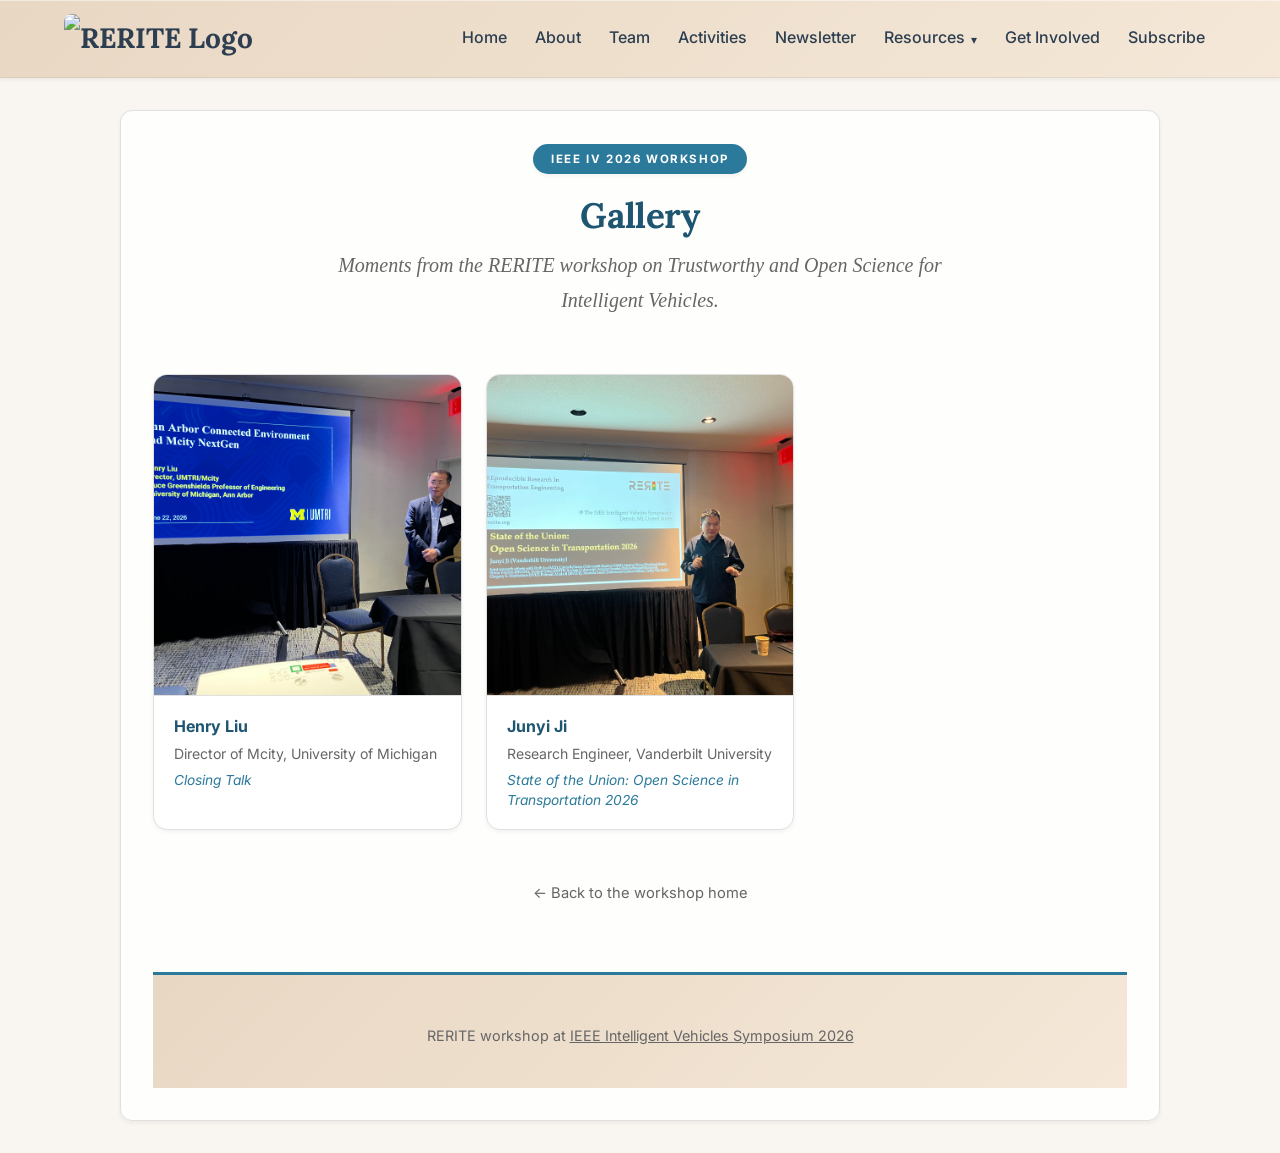
==== gallery.html @ 6c674bff "Update photo gallery" ====
<!DOCTYPE html>
<html lang="en">
<head>
  <meta charset="utf-8">
  <meta name="generator" content="quarto-1.8.26">
  <meta name="viewport" content="width=device-width, initial-scale=1.0, user-scalable=yes">

  <title>Gallery | Open Science for Intelligent Vehicles | IEEE IV 2026</title>
  <meta name="description" content="Photo gallery from the RERITE workshop on Trustworthy and Open Science for Intelligent Vehicles at IEEE IV 2026.">

  <!-- Open Graph / Facebook -->
  <meta property="og:type" content="website">
  <meta property="og:title" content="Gallery | Open Science for Intelligent Vehicles | IEEE IV 2026">
  <meta property="og:description" content="Photos from the RERITE workshop at IEEE IV 2026.">

  <!-- Twitter -->
  <meta property="twitter:card" content="summary_large_image">
  <meta property="twitter:title" content="Gallery | Open Science for Intelligent Vehicles | IEEE IV 2026">
  <meta property="twitter:description" content="Photos from the RERITE workshop at IEEE IV 2026.">

  <style>
    .content-container {
        max-width: 900px;
        margin: 0 auto;
        padding: 4rem 1.5rem;
    }

    .gallery-header {
        text-align: center;
        margin-bottom: 3.5rem;
    }

    .gallery-header .eyebrow {
        display: inline-block;
        background: var(--primary-color);
        color: #fff;
        padding: 5px 18px;
        border-radius: 30px;
        font-size: 0.72rem;
        font-weight: 700;
        text-transform: uppercase;
        letter-spacing: 1.6px;
        margin-bottom: 1.25rem;
        box-shadow: var(--shadow-sm);
    }

    .gallery-header h1 {
        font-size: 2.2rem;
        color: var(--primary-dark);
        margin-bottom: 0.6rem;
    }

    .gallery-header .subtitle {
        font-size: 1.25rem;
        font-family: 'Cormorant', serif;
        color: var(--text-light);
        font-style: italic;
        max-width: 620px;
        margin: 0 auto;
    }

    .gallery-grid {
        display: grid;
        grid-template-columns: repeat(auto-fill, minmax(280px, 1fr));
        gap: 1.5rem;
        margin: 2rem 0 3rem;
    }

    .gallery-item {
        background: #fff;
        border: 1px solid var(--border-color);
        border-radius: 14px;
        overflow: hidden;
        box-shadow: var(--shadow-sm);
        transition: var(--transition);
        margin: 0;
    }

    .gallery-item:hover {
        transform: translateY(-4px);
        box-shadow: var(--shadow-lg);
    }

    .gallery-item img {
        display: block;
        width: 100%;
        height: 320px;
        object-fit: cover;
        border-radius: 0;
        cursor: zoom-in;
    }

    .gallery-item figcaption {
        padding: 1rem 1.25rem 1.15rem;
        border-top: 1px solid var(--border-color);
    }

    .gallery-item .caption-title {
        display: block;
        font-weight: 700;
        color: var(--primary-dark);
        font-size: 1rem;
        margin-bottom: 0.2rem;
    }

    .gallery-item .caption-desc {
        display: block;
        color: var(--text-light);
        font-size: 0.88rem;
        line-height: 1.5;
    }

    .gallery-item .caption-talk {
        display: block;
        color: var(--primary-color);
        font-style: italic;
        font-size: 0.86rem;
        line-height: 1.45;
        margin-top: 0.4rem;
    }

    .lightbox-overlay {
        display: none;
        position: fixed;
        inset: 0;
        background: rgba(10, 12, 16, 0.97);
        z-index: 1000;
        align-items: center;
        justify-content: center;
        flex-direction: column;
        padding: 2rem;
        box-sizing: border-box;
    }

    .lightbox-overlay.active {
        display: flex;
    }

    .lightbox-figure {
        display: flex;
        flex-direction: column;
        align-items: center;
        width: min(92vw, 1100px);
    }

    .lightbox-frame {
        width: 100%;
        aspect-ratio: 16 / 9;
        max-height: 60vh;
        background: #000;
        border-radius: 8px 8px 0 0;
        overflow: hidden;
        display: flex;
        align-items: center;
        justify-content: center;
        box-shadow: var(--shadow-lg);
    }

    .lightbox-frame img {
        max-width: 100%;
        max-height: 100%;
        width: auto;
        height: auto;
        object-fit: contain;
        border-radius: 0;
        user-select: none;
    }

    .lightbox-caption {
        width: 100%;
        background: #fff;
        border-radius: 0 0 10px 10px;
        padding: 1.1rem 1.75rem 1.25rem;
        text-align: center;
        box-shadow: var(--shadow-lg);
    }

    .lightbox-caption .caption-title {
        display: block;
        font-weight: 700;
        color: var(--primary-dark);
        font-size: 1.15rem;
        margin-bottom: 0.3rem;
    }

    .lightbox-caption .caption-desc {
        display: block;
        color: var(--text-light);
        font-size: 0.95rem;
        line-height: 1.5;
    }

    .lightbox-caption .caption-talk {
        display: block;
        color: var(--primary-color);
        font-style: italic;
        font-size: 0.92rem;
        line-height: 1.5;
        margin-top: 0.5rem;
        padding-top: 0.5rem;
        border-top: 1px solid var(--border-color);
    }

    .lightbox-counter {
        margin-top: 1rem;
        color: rgba(255, 255, 255, 0.75);
        font-size: 0.85rem;
        font-weight: 600;
        letter-spacing: 0.04em;
    }

    .lightbox-close,
    .lightbox-nav {
        position: absolute;
        background: rgba(255, 255, 255, 0.12);
        border: none;
        color: #fff;
        cursor: pointer;
        border-radius: 50%;
        display: flex;
        align-items: center;
        justify-content: center;
        transition: var(--transition);
    }

    .lightbox-close:hover,
    .lightbox-nav:hover {
        background: rgba(255, 255, 255, 0.28);
    }

    .lightbox-close {
        top: 1.5rem;
        right: 1.5rem;
        width: 42px;
        height: 42px;
        font-size: 1.4rem;
    }

    .lightbox-nav {
        top: 50%;
        transform: translateY(-50%);
        width: 52px;
        height: 52px;
        font-size: 1.8rem;
    }

    .lightbox-prev { left: 1.5rem; }
    .lightbox-next { right: 1.5rem; }

    @media (max-width: 640px) {
        .lightbox-nav {
            width: 42px;
            height: 42px;
            font-size: 1.4rem;
        }
        .lightbox-prev { left: 0.5rem; }
        .lightbox-next { right: 0.5rem; }
        .lightbox-close {
            top: 0.75rem;
            right: 0.75rem;
        }
    }

    .back-link {
        text-align: center;
        margin-top: 1rem;
    }

    .back-link a {
        display: inline-block;
        color: var(--text-light);
        font-size: 0.92rem;
        text-decoration: none;
        transition: var(--transition);
    }

    .back-link a:hover { color: var(--primary-color); }

    footer {
        text-align: center;
        margin-top: 5rem;
        padding-top: 2rem;
        border-top: 1px solid var(--border-color);
        color: var(--text-light);
        font-size: 0.9rem;
    }
  </style>

  <link rel="stylesheet" href="styles.css">
</head>

<body>
<nav class="navbar">
  <div class="container">
    <a class="navbar-brand" href="/index.html" aria-label="Home">
      <img src="/images/logo_png.png" alt="RERITE Logo">
    </a>
    <button class="navbar-toggle" aria-label="Toggle navigation" aria-expanded="false">
      <span></span>
      <span></span>
      <span></span>
    </button>
    <ul class="navbar-nav">
      <li><a class="nav-link" href="/index.html">Home</a></li>
      <li><a class="nav-link" href="/about.html">About</a></li>
      <li><a class="nav-link" href="/team.html">Team</a></li>
      <li><a class="nav-link" href="/activities.html">Activities</a></li>
      <li><a class="nav-link" href="/newsletter.html">Newsletter</a></li>
      <li class="nav-item dropdown">
        <a class="nav-link dropdown-toggle" href="#" role="button" aria-haspopup="true" aria-expanded="false">Resources</a>
        <div class="dropdown-menu" role="menu">
          <div class="dropdown-container">
            <p class="dropdown-section-label">Collections</p>
            <a class="dropdown-item" href="./awesome-rerite.html">Open datasets and tools</a>
            <a class="dropdown-item" href="../MOST">Open science explorer</a>
            <a class="dropdown-item" href="../itsc24-rr-tutorial/">Tutorial (2024)</a>
          </div>
        </div>
      </li>
      <li><a class="nav-link" href="/getinvolved.html">Get Involved</a></li>
      <li><a class="nav-link" href="https://groups.google.com/g/rerite/">Subscribe</a></li>
    </ul>
  </div>
</nav>

<div class="content-container">

    <header class="gallery-header">
        <span class="eyebrow">IEEE IV 2026 Workshop</span>
        <h1>Gallery</h1>
        <div class="subtitle">Moments from the RERITE workshop on Trustworthy and Open Science for Intelligent Vehicles.</div>
    </header>

    <div class="gallery-grid" id="gallery-grid">
        <figure class="gallery-item">
            <img src="images/live-photos/henry.jpg" alt="Henry Liu" loading="lazy"
                 data-title="Henry Liu"
                 data-desc="Director of Mcity, University of Michigan"
                 data-talk="Closing Talk">
            <figcaption>
                <span class="caption-title">Henry Liu</span>
                <span class="caption-desc">Director of Mcity, University of Michigan</span>
                <span class="caption-talk">Closing Talk</span>
            </figcaption>
        </figure>
        <figure class="gallery-item">
            <img src="images/live-photos/junyi.jpg" alt="Junyi Ji" loading="lazy"
                 data-title="Junyi Ji"
                 data-desc="Research Engineer, Vanderbilt University"
                 data-talk="State of the Union: Open Science in Transportation 2026">
            <figcaption>
                <span class="caption-title">Junyi Ji</span>
                <span class="caption-desc">Research Engineer, Vanderbilt University</span>
                <span class="caption-talk">State of the Union: Open Science in Transportation 2026</span>
            </figcaption>
        </figure>
    </div>

    <div class="back-link">
        <a href="/index.html">&larr; Back to the workshop home</a>
    </div>

    <footer>
        <p>RERITE workshop at <a href="https://ieee-iv.org/2026/" target="_blank" style="color: inherit; text-decoration: underline;">IEEE Intelligent Vehicles Symposium 2026</a></p>
    </footer>
</div>

<div class="lightbox-overlay" id="lightbox-overlay">
    <button class="lightbox-close" id="lightbox-close" aria-label="Close">&times;</button>
    <button class="lightbox-nav lightbox-prev" id="lightbox-prev" aria-label="Previous photo">&#8249;</button>
    <div class="lightbox-figure">
        <div class="lightbox-frame">
            <img id="lightbox-image" src="" alt="">
        </div>
        <div class="lightbox-caption">
            <span class="caption-title" id="lightbox-caption-title"></span>
            <span class="caption-desc" id="lightbox-caption-desc"></span>
            <span class="caption-talk" id="lightbox-caption-talk"></span>
        </div>
    </div>
    <button class="lightbox-nav lightbox-next" id="lightbox-next" aria-label="Next photo">&#8250;</button>
    <div class="lightbox-counter" id="lightbox-counter"></div>
</div>

<script>
  (function() {
    const navbar = document.querySelector('.navbar');
    const toggle = navbar?.querySelector('.navbar-toggle');
    const navList = navbar?.querySelector('.navbar-nav');

    if (!navbar || !toggle || !navList) {
      return;
    }

    const closeMenu = () => {
      navbar.classList.remove('navbar--open');
      toggle.setAttribute('aria-expanded', 'false');
    };

    toggle.addEventListener('click', (event) => {
      event.stopPropagation();
      const isOpen = navbar.classList.toggle('navbar--open');
      toggle.setAttribute('aria-expanded', isOpen ? 'true' : 'false');
    });

    document.addEventListener('click', (event) => {
      if (!navbar.contains(event.target)) {
        closeMenu();
      }
    });

    navList.addEventListener('click', (event) => {
      if (event.target.closest('a')) {
        closeMenu();
      }
    });

    window.addEventListener('resize', () => {
      if (window.innerWidth > 768) {
        closeMenu();
      }
    });
  })();
</script>

<script>
  (function() {
    const images = Array.from(document.querySelectorAll('#gallery-grid img'));
    const overlay = document.getElementById('lightbox-overlay');
    const lightboxImage = document.getElementById('lightbox-image');
    const captionTitle = document.getElementById('lightbox-caption-title');
    const captionDesc = document.getElementById('lightbox-caption-desc');
    const captionTalk = document.getElementById('lightbox-caption-talk');
    const counter = document.getElementById('lightbox-counter');
    const closeBtn = document.getElementById('lightbox-close');
    const prevBtn = document.getElementById('lightbox-prev');
    const nextBtn = document.getElementById('lightbox-next');

    if (!images.length || !overlay || !lightboxImage) {
      return;
    }

    let currentIndex = 0;

    const show = (index) => {
      currentIndex = (index + images.length) % images.length;
      const img = images[currentIndex];
      lightboxImage.src = img.src;
      lightboxImage.alt = img.alt;
      captionTitle.textContent = img.dataset.title || '';
      captionDesc.textContent = img.dataset.desc || '';
      captionTalk.textContent = img.dataset.talk || '';
      counter.textContent = `${currentIndex + 1} / ${images.length}`;
    };

    const open = (index) => {
      show(index);
      overlay.classList.add('active');
    };

    const close = () => {
      overlay.classList.remove('active');
      lightboxImage.src = '';
    };

    images.forEach((img, index) => {
      img.addEventListener('click', () => open(index));
    });

    closeBtn.addEventListener('click', close);
    prevBtn.addEventListener('click', () => show(currentIndex - 1));
    nextBtn.addEventListener('click', () => show(currentIndex + 1));

    overlay.addEventListener('click', (event) => {
      if (event.target === overlay) {
        close();
      }
    });

    document.addEventListener('keydown', (event) => {
      if (!overlay.classList.contains('active')) {
        return;
      }
      if (event.key === 'Escape') close();
      if (event.key === 'ArrowLeft') show(currentIndex - 1);
      if (event.key === 'ArrowRight') show(currentIndex + 1);
    });
  })();
</script>
</body>
</html>
---- styles.css ----
/* Import Fonts */
@import url('https://fonts.googleapis.com/css2?family=Lora:wght@400;500;600;700&family=Inter:wght@300;400;500;600;700&display=swap');

/* CSS Variables - Velasca Mediterranean Palette */
:root {
  /* Typography — warm, natural, highly readable pairing */
  --font-heading: 'Lora', Georgia, 'Times New Roman', serif;
  --font-body: 'Inter', -apple-system, BlinkMacSystemFont, 'Segoe UI', Roboto, Helvetica, Arial, sans-serif;

  --primary-color: #2B7A9B;
  --primary-dark: #1e5570;
  --primary-light: #4a9bbe;
  --secondary-color: #E8D7C3;
  --bg-cream: #F9F6F1;
  --text-dark: #2c3e50;
  --text-light: #666;
  --border-color: #e0e0e0;
  --shadow-sm: 0 2px 4px rgba(0,0,0,0.05);
  --shadow-md: 0 4px 8px rgba(0,0,0,0.1);
  --shadow-lg: 0 8px 24px rgba(0,0,0,0.15);
  --transition: all 0.3s ease;

  /* Width of the content card. Default is the narrow reading column; pages
     with full-width components opt into the wide layout below. */
  --page-max: 1040px;
}

/* Pages containing grids, carousels or wide tables use the full width, so
   their section headings line up with the components below them. (One flat
   :has() — note :has() cannot be nested inside another :has().) */
body:has(.news-carousel-container),
body:has(.start-cards),
body:has(.grid),
body:has(.team-grid),
body:has(.involvement-options),
body:has(.image-grid),
body:has(.fancy-table-container.wide) {
  --page-max: 1320px;
}

/* Reset and Base Styles */
* {
  margin: 0;
  padding: 0;
  box-sizing: border-box;
}

body {
  font-family: var(--font-body);
  font-size: 17px;
  line-height: 1.75;
  color: var(--text-dark);
  background-color: var(--bg-cream);
  -webkit-font-smoothing: antialiased;
  -moz-osx-font-smoothing: grayscale;
  text-rendering: optimizeLegibility;
}

/* Typography */
h1, h2, h3, h4, h5, h6 {
  font-family: var(--font-heading);
  font-weight: 600;
  line-height: 1.25;
  letter-spacing: -0.01em;
  margin-bottom: 1rem;
  color: var(--text-dark);
}

/* Quarto page titles */
#title-block-header,
.quarto-title-block,
.quarto-title,
.quarto-title h1.title,
h1.title,
p.subtitle {
  text-align: center !important;
  margin-left: auto !important;
  margin-right: auto !important;
  margin-bottom: 1.5rem;
  /* Wide enough for the long homepage title on one line; on narrower
     pages/screens it is capped by the content card and wraps naturally. */
  max-width: 1200px;
}

/* Quarto page subtitle */
.quarto-title-block .subtitle,
.quarto-title .subtitle,
.subtitle {
  font-size: 1.25rem; /* larger subtitle across pages */
  color: var(--text-light);
  text-align: center !important;
  max-width: 800px;
  margin-left: auto !important;
  margin-right: auto !important;
}

h1 {
  font-size: 2rem;
  font-weight: 700;
}

h2 {
  font-size: 1.75rem;
  margin-top: 2rem;
}

h3 {
  font-size: 1.5rem;
}

h4 {
  font-size: 1.25rem;
}

p {
  margin-bottom: 1rem;
  color: var(--text-light);
}

a {
  color: var(--primary-color);
  text-decoration: none;
  transition: var(--transition);
}

a:hover {
  color: var(--primary-dark);
  text-decoration: underline;
}

/* Navigation */
.navbar {
  background: linear-gradient(135deg, var(--secondary-color) 0%, #f5e8d8 100%);
  padding: 0.85rem 0;
  border-bottom: 1px solid rgba(0, 0, 0, 0.06);
  box-shadow: 0 1px 0 rgba(255, 255, 255, 0.5) inset, var(--shadow-sm);
  position: sticky;
  top: 0;
  z-index: 1000;
}

.navbar .container {
  /* The 8-item menu needs the full width, so the bar always uses the wide
     measure (matches grid/landing pages; narrower reading pages sit as a
     centred card beneath it). */
  max-width: min(1320px, calc(100vw - 4rem));
  display: flex;
  align-items: center;
  justify-content: space-between;
  gap: 2rem;
  position: relative;
}

.navbar-brand {
  font-family: var(--font-heading);
  font-size: 1.75rem;
  font-weight: 700;
  color: var(--text-dark) !important;
  display: flex;
  align-items: center;
  gap: 0.75rem;
  flex-shrink: 0;
  min-width: 0;
}

.navbar-brand img {
  height: 50px;
  width: auto;
  max-width: 100%;
  display: block;
  object-fit: contain;
}

@media (max-width: 992px) {
  .navbar-brand img {
    height: 40px;
  }
}

@media (max-width: 480px) {
  .navbar-brand img {
    height: 35px;
  }
}

.navbar-nav {
  display: flex;
  align-items: center;
  list-style: none;
  gap: 0.35rem;
  margin-left: auto;
}

@media (max-width: 1100px) {
  .navbar-nav {
    gap: 0.15rem;
  }
}

.navbar-nav li {
  position: relative;
}

.nav-link {
  position: relative;
  font-family: var(--font-body) !important;
  font-size: 1rem;
  font-weight: 500;
  color: var(--text-dark) !important;
  text-decoration: none !important;
  padding: 0.4rem 0.7rem;
  border-radius: 6px;
  transition: color 0.2s ease, background-color 0.2s ease;
}

/* Clean animated underline accent (skip the dropdown toggle, whose
   ::after is its caret) */
.nav-link:not(.dropdown-toggle)::after {
  content: '';
  position: absolute;
  left: 0.7rem;
  right: 0.7rem;
  bottom: 0.1rem;
  height: 2px;
  background: var(--primary-color);
  border-radius: 2px;
  transform: scaleX(0);
  transform-origin: left center;
  transition: transform 0.25s ease;
}

.nav-link:hover {
  color: var(--primary-color) !important;
  text-decoration: none !important;
}

.nav-link:not(.dropdown-toggle):hover::after {
  transform: scaleX(1);
}

.nav-btn {
  background-color: var(--primary-color) !important;
  color: white !important;
  padding: 0.5rem 1.25rem !important;
  border-radius: 50px;
  margin-left: 0.5rem;
  transition: var(--transition);
}

.nav-btn:hover {
  background-color: var(--primary-dark) !important;
  transform: translateY(-1px);
  box-shadow: var(--shadow-sm);
}

.dropdown-toggle::after {
  content: '\25BE';
  margin-left: 0.35rem;
  font-size: 0.75rem;
}

.dropdown-menu {
  display: none;
  position: absolute;
  top: calc(100% + 0.5rem);
  right: 0;
  left: auto;
  min-width: 240px;
  background: #fff;
  border: 1px solid var(--border-color);
  border-radius: 10px;
  box-shadow: var(--shadow-lg);
  padding: 1rem;
  z-index: 1200;
}

/* Hover bridge so the menu doesn't close in the gap above it */
.dropdown::after {
  content: '';
  position: absolute;
  top: 100%;
  left: 0;
  right: 0;
  height: 0.5rem;
}

.dropdown:hover .dropdown-menu,
.dropdown:focus-within .dropdown-menu {
  display: block;
}

.dropdown-container {
  display: flex;
  flex-direction: column;
  gap: 0.5rem;
}

.dropdown-section-label {
  font-size: 0.85rem;
  text-transform: uppercase;
  letter-spacing: 0.05em;
  color: var(--text-light);
  margin: 0 0 0.25rem 0;
}

.dropdown-item {
  font-size: 1rem;
  color: var(--text-dark);
  padding: 0.35rem 0;
  border-radius: 4px;
}

.dropdown-item:hover {
  background: rgba(43, 122, 155, 0.08);
  text-decoration: none;
  color: var(--primary-color);
}

.navbar-toggle {
  display: none;
  align-items: center;
  justify-content: center;
  width: 44px;
  height: 44px;
  border: 1px solid rgba(43, 122, 155, 0.4);
  border-radius: 50%;
  background: #fff;
  cursor: pointer;
  transition: var(--transition);
}

.navbar-toggle span {
  display: block;
  width: 18px;
  height: 2px;
  background: var(--text-dark);
  margin: 2px 0;
  transition: transform 0.3s ease, opacity 0.3s ease;
}

@media (max-width: 992px) {
  .dropdown-menu {
    position: static;
    margin-top: 0.5rem;
    box-shadow: none;
    border-radius: 6px;
  }
}

@media (max-width: 992px) {
  .navbar .container {
    align-items: center;
    gap: 0.75rem;
  }

  .navbar-toggle {
    display: inline-flex;
    margin-left: auto;
  }

  .navbar-nav {
    position: absolute;
    top: calc(100% + 0.5rem);
    right: 0;
    flex-direction: column;
    gap: 0.5rem;
    background: #fff;
    padding: 1rem;
    border: 1px solid var(--border-color);
    border-radius: 12px;
    box-shadow: var(--shadow-lg);
    width: min(260px, 80vw);
    display: none;
    margin-left: 0;
  }

  .navbar-nav li {
    width: 100%;
  }

  .navbar-nav .nav-link {
    display: block;
    width: 100%;
  }

  .navbar-nav .dropdown-menu {
    padding: 0.5rem 0 0;
    border: none;
    box-shadow: none;
  }

  .navbar--open .navbar-nav {
    display: flex;
  }

  .navbar--open .navbar-toggle span:nth-child(1) {
    transform: translateY(6px) rotate(45deg);
  }

  .navbar--open .navbar-toggle span:nth-child(2) {
    opacity: 0;
  }

  .navbar--open .navbar-toggle span:nth-child(3) {
    transform: translateY(-6px) rotate(-45deg);
  }
}

/* Container */
.container {
  max-width: 1200px;
  margin: 0 auto;
  padding: 0 2rem;
}

/* Centered content wrapper for float/boxed layout.
   Width comes from --page-max (set per page type near the top of this file):
   reading pages get a narrower column, grid/table pages get the full width.
   Both this card and the navbar use the same formula, so their edges line up,
   and the calc() guarantees a 2rem gutter on either side at any viewport. */
.content-container {
  max-width: min(var(--page-max), calc(100vw - 4rem));
  margin: 2rem auto;
  padding: 2rem;
  background: rgba(255,255,255,0.85);
  border: 1px solid var(--border-color);
  border-radius: 12px;
  box-shadow: var(--shadow-sm);
}

@media (max-width: 992px) {
  .content-container {
    margin: 1.5rem auto;
  }
}

@media (max-width: 768px) {
  .content-container {
    margin: 1rem auto;
    padding: 1rem;
    border-radius: 10px;
  }
}

/* Clearer hierarchy and rhythm for top-level section headings */
.content-container > h2 {
  margin-top: 2.75rem;
  padding-bottom: 0.4rem;
  border-bottom: 2px solid var(--secondary-color);
}

.content-container > h3 {
  margin-top: 2rem;
}

/* Prose body text reads better at full dark tone than muted grey */
.content-container > p,
.content-container > ul,
.content-container > ol {
  color: var(--text-dark);
}

.content-container > ul,
.content-container > ol {
  padding-left: 1.4rem;
  margin-bottom: 1.25rem;
}

.content-container > ul li,
.content-container > ol li {
  margin-bottom: 0.5rem;
}

/* Blockquote — e.g. the reproducibility statement on the prize page */
.content-container blockquote {
  margin: 1.75rem 0;
  padding: 1.25rem 1.5rem;
  background: #fff;
  border-left: 4px solid var(--primary-color);
  border-radius: 0 10px 10px 0;
  box-shadow: var(--shadow-sm);
  color: var(--text-dark);
  font-size: 1rem;
}

.content-container blockquote p:last-child {
  margin-bottom: 0;
}

/* Hero Section */
.hero, .hero-section {
  background: var(--bg-cream);
  color: var(--text-dark);
  padding: 4rem 0;
  margin-bottom: 3rem;
  text-align: center;
  border-bottom: 2px solid var(--secondary-color);
}

.hero h1, .hero-section h1 {
  color: var(--text-dark);
  font-size: 2.25rem; /* further reduced homepage title */
  margin-bottom: 1.25rem;
  font-weight: 700;
}

.hero p, .hero-section p {
  font-size: 1.25rem;
  color: var(--text-light);
  max-width: 800px;
  margin: 0 auto 2rem;
  line-height: 1.8;
}

.hero-cta {
  display: flex;
  gap: 1rem;
  justify-content: center;
  flex-wrap: wrap;
}

/* Vision box under subtitle */
.vision-box {
  max-width: 900px;
  margin: 0 auto 2rem;
  padding: 1.25rem 1.5rem;
  background: #fff;
  border: 1px solid var(--border-color);
  box-shadow: var(--shadow-sm);
  border-radius: 10px;
}

/* Buttons */
.btn {
  font-family: var(--font-body);
  font-size: 1rem;
  font-weight: 600;
  padding: 0.875rem 2rem;
  border-radius: 6px;
  border: 2px solid transparent;
  cursor: pointer;
  transition: var(--transition);
  text-decoration: none;
  display: inline-block;
  text-align: center;
}

.btn-primary {
  background-color: white;
  color: var(--primary-color);
  border-color: white;
}

.btn-primary:hover {
  background-color: var(--primary-color);
  color: white !important;
  border-color: white;
  text-decoration: none !important;
  transform: translateY(-2px);
  box-shadow: var(--shadow-md);
}

.btn-outline {
  background-color: transparent;
  color: var(--primary-color);
  border-color: var(--primary-color);
}

.btn-outline:hover {
  background-color: var(--primary-color);
  color: white !important;
  text-decoration: none !important;
  transform: translateY(-2px);
  box-shadow: var(--shadow-md);
}

.btn-secondary {
  background-color: var(--primary-color);
  color: white;
  border-color: var(--primary-color);
}

.btn-secondary:hover {
  background-color: var(--primary-dark);
  color: white !important;
  border-color: var(--primary-dark);
  text-decoration: none !important;
  transform: translateY(-2px);
  box-shadow: var(--shadow-md);
}

/* Section Styling */
section {
  margin-bottom: 4rem;
}

.section-title {
  font-family: var(--font-heading);
  font-size: 2.5rem;
  font-weight: 700;
  text-align: center;
  margin-bottom: 3rem;
  color: var(--text-dark);
  position: relative;
  padding-bottom: 1rem;
}

.section-title::after {
  content: '';
  position: absolute;
  bottom: 0;
  left: 50%;
  transform: translateX(-50%);
  width: 80px;
  height: 3px;
  background: linear-gradient(90deg, var(--primary-color), var(--primary-light));
  border-radius: 2px;
}

/* News Grid / Cards */
.news-grid {
  display: grid;
  grid-template-columns: repeat(auto-fill, minmax(300px, 1fr));
  gap: 2rem;
  margin-top: 2rem;
}

/* News Carousel */
.news-carousel-container {
    position: relative;
    margin: 2rem 0;
}

.news-carousel {
    position: relative;
    overflow: hidden;
    padding: 0 3rem;
    width: 100%;
}

.news-carousel-track {
    display: flex;
    transition: transform 0.5s ease-in-out;
    transform: translateX(0%);
    width: 100%;
}

.news-slide {
    flex: 0 0 calc(100% / 3);
    padding: 0 1rem;
    box-sizing: border-box;
    min-width: 0;
}

.news-card {
  background: white;
  border-radius: 12px;
  padding: 2rem;
  box-shadow: var(--shadow-sm);
  transition: var(--transition);
  border: 1px solid var(--border-color);
  height: 100%;
}

.news-card:hover {
  box-shadow: var(--shadow-lg);
  transform: translateY(-4px);
}

.news-card .date {
  font-family: var(--font-body);
  font-size: 0.875rem;
  color: var(--primary-color);
  font-weight: 600;
  margin-bottom: 0.75rem;
  text-transform: uppercase;
  letter-spacing: 0.5px;
}

.news-date {
  font-family: var(--font-body);
  font-size: 0.875rem;
  color: var(--primary-color);
  font-weight: 600;
  margin-bottom: 0.75rem;
  text-transform: uppercase;
  letter-spacing: 0.5px;
}

.news-card h3 {
  font-family: var(--font-body) !important;
  font-size: 1.25rem;
  font-weight: 600;
  margin-bottom: 0.75rem;
  color: var(--text-dark);
}

.news-card p {
  font-size: 0.95rem;
  color: var(--text-light);
  margin-bottom: 1rem;
  line-height: 1.6;
}

.news-card a {
  color: var(--primary-color);
  font-weight: 600;
  text-decoration: none;
  display: inline-flex;
  align-items: center;
  gap: 0.5rem;
  transition: var(--transition);
}

.news-card a:hover {
  color: var(--primary-dark);
  gap: 0.75rem;
}

/* Carousel Navigation Buttons */
.carousel-btn {
    position: absolute;
    top: 50%;
    transform: translateY(-50%);
    background: var(--primary-color);
    color: white;
    border: none;
    width: 40px;
    height: 40px;
    border-radius: 50%;
    font-size: 1.5rem;
    cursor: pointer;
    transition: background 0.3s, opacity 0.3s;
    z-index: 10;
    display: flex;
    align-items: center;
    justify-content: center;
    line-height: 1;
}

.carousel-btn:hover {
    background: var(--primary-dark);
}

.carousel-btn-prev {
    left: 0;
}

.carousel-btn-next {
    right: 0;
}

/* Carousel Dots */
.carousel-dots {
    display: flex;
    justify-content: center;
    gap: 0.5rem;
    margin-top: 1.5rem;
}

.carousel-dot {
    width: 10px;
    height: 10px;
    border-radius: 50%;
    background: #ddd;
    cursor: pointer;
    transition: background 0.3s, transform 0.3s;
}

.carousel-dot:hover {
    background: #bbb;
}

.carousel-dot.active {
    background: var(--primary-color);
    transform: scale(1.2);
}

/* Start Cards */
.start-cards {
  display: grid;
  grid-template-columns: repeat(auto-fit, minmax(280px, 1fr));
  gap: 2rem;
  margin-top: 2rem;
}

.start-card {
  background: white;
  border-radius: 12px;
  padding: 2.5rem;
  text-align: center;
  box-shadow: var(--shadow-sm);
  transition: var(--transition);
  border: 1px solid var(--border-color);
}

.start-card:hover {
  box-shadow: var(--shadow-lg);
  transform: translateY(-4px);
}

.start-card h3 {
  font-family: var(--font-body) !important;
  font-size: 1.5rem;
  font-weight: 600;
  margin-bottom: 1rem;
  color: var(--text-dark);
}

.start-card p {
  font-size: 1rem;
  color: var(--text-light);
  margin-bottom: 1.5rem;
  line-height: 1.7;
}

/* About Page Styles */
.about-section {
  background: white;
  padding: 3rem;
  border-radius: 12px;
  margin-bottom: 2rem;
  box-shadow: var(--shadow-sm);
}

.about-section h2 {
  font-size: 2rem;
  margin-bottom: 1.5rem;
  color: var(--primary-color);
}

.about-section p {
  font-size: 1.1rem;
  line-height: 1.8;
  margin-bottom: 1rem;
}

.about-section ul {
  list-style-position: inside;
  margin-left: 1rem;
  margin-bottom: 1rem;
}

.about-section li {
  margin-bottom: 0.5rem;
  color: var(--text-light);
}

/* Team Page Styles */
.team-grid {
  display: grid;
  grid-template-columns: repeat(auto-fill, minmax(250px, 1fr));
  gap: 2rem;
  margin-top: 2rem;
}

.team-member {
  background: white;
  border-radius: 12px;
  padding: 2rem;
  text-align: center;
  box-shadow: var(--shadow-sm);
  transition: var(--transition);
  border: 1px solid var(--border-color);
}

.team-member:hover {
  box-shadow: var(--shadow-lg);
  transform: translateY(-4px);
}

.team-member img {
  width: 120px;
  height: 120px;
  border-radius: 50%;
  object-fit: cover;
  margin-bottom: 1rem;
  border: 3px solid var(--secondary-color);
}

.team-member h3 {
  font-family: var(--font-heading);
  font-size: 1.5rem;
  font-weight: 600;
  margin-bottom: 0.5rem;
  color: var(--text-dark);
}

.team-member .role {
  font-size: 0.95rem;
  color: var(--primary-color);
  font-weight: 600;
  margin-bottom: 0.5rem;
}

.team-member .affiliation {
  font-size: 0.9rem;
  color: var(--text-light);
  font-style: italic;
}

/* Activities / Events Timeline */
.timeline {
  position: relative;
  padding: 2rem 0;
}

.timeline-item {
  background: white;
  border-radius: 12px;
  padding: 2rem;
  margin-bottom: 2rem;
  box-shadow: var(--shadow-sm);
  border-left: 4px solid var(--primary-color);
  transition: var(--transition);
}

.timeline-item:hover {
  box-shadow: var(--shadow-md);
  transform: translateX(4px);
}

.timeline-item h3 {
  font-family: var(--font-body) !important;
  font-size: 1.5rem;
  font-weight: 600;
  color: var(--text-dark);
  margin-bottom: 0.5rem;
}

.timeline-item .date {
  font-size: 0.95rem;
  color: var(--primary-color);
  font-weight: 600;
  margin-bottom: 1rem;
}

.timeline-item p {
  color: var(--text-light);
  margin-bottom: 1rem;
}

.timeline-item a {
  color: var(--primary-color);
  font-weight: 600;
}

/* Activity Status Badges */
.activity-status {
  display: inline-block;
  font-size: 0.75rem;
  font-weight: 700;
  padding: 0.25rem 0.75rem;
  border-radius: 20px;
  text-transform: uppercase;
  letter-spacing: 0.5px;
  margin-bottom: 1rem;
}

.activity-status.ongoing {
  background-color: #fff3cd;
  color: #856404;
  border: 1px solid #ffc107;
}

.activity-status.future {
  background-color: #d1ecf1;
  color: #0c5460;
  border: 1px solid #17a2b8;
}

.activity-status.past {
  background-color: #e2e3e5;
  color: #383d41;
  border: 1px solid #d6d8db;
}

/* Activity cards with image support */
.activity-card {
  background: white;
  border-radius: 12px;
  overflow: hidden;
  box-shadow: var(--shadow-sm);
  transition: var(--transition);
  margin-bottom: 2rem;
}

.activity-card:hover {
  box-shadow: var(--shadow-lg);
  transform: translateY(-4px);
}

.activity-card-image {
  width: 100%;
  height: 200px;
  object-fit: cover;
}

.activity-card-content {
  padding: 1.5rem;
}

.activity-card h3 {
  font-family: var(--font-body) !important;
  font-size: 1.25rem;
  font-weight: 600;
  color: var(--text-dark);
  margin-bottom: 0.5rem;
}

.activity-card .date {
  font-size: 0.85rem;
  color: var(--primary-color);
  font-weight: 600;
  margin-bottom: 0.75rem;
}

.activity-card p {
  color: var(--text-light);
  font-size: 0.95rem;
  line-height: 1.6;
  margin-bottom: 1rem;
}

.activity-card a {
  color: var(--primary-color);
  font-weight: 600;
  text-decoration: none;
}

.activity-card a:hover {
  text-decoration: underline;
}

/* Fancy timeline separator */
.timeline-section-title {
  font-size: 1.5rem;
  font-weight: 600;
  color: var(--text-dark);
  margin-top: 3rem;
  margin-bottom: 2rem;
  padding-bottom: 1rem;
  border-bottom: 2px solid var(--secondary-color);
}

/* Timeline Container */
.timeline-container {
  position: relative;
  padding: 2rem 0;
  max-width: 900px;
  margin: 0 auto;
}

.timeline-container h2 {
  font-size: 2rem;
  margin-top: 3rem;
  margin-bottom: 2rem;
  padding-bottom: 1rem;
  border-bottom: 2px solid var(--secondary-color);
}

.timeline-section {
  position: relative;
  padding-left: 60px;
}

.timeline-section::before {
  content: '';
  position: absolute;
  left: 20px;
  top: 0;
  bottom: 0;
  width: 2px;
  background: linear-gradient(180deg, var(--primary-color), var(--primary-light));
}

/* Timeline Post wrapper */
.timeline-post {
  position: relative;
  margin-bottom: 2.5rem;
  display: flex;
  align-items: flex-start;
  gap: 1.5rem;
}

/* Timeline Marker (dot or circle) */
.post-timeline-marker {
  position: absolute;
  left: -40px;
  top: 12px;
  width: 40px;
  height: 40px;
  display: flex;
  align-items: center;
  justify-content: center;
  font-size: 1.5rem;
  color: white;
  background: var(--primary-color);
  border-radius: 50%;
  z-index: 10;
  transition: var(--transition);
}

.post-timeline-marker:hover {
  transform: scale(1.2);
  box-shadow: 0 4px 12px rgba(43, 122, 155, 0.3);
}

.post-timeline-marker.ongoing {
  background: #ffc107;
  color: #856404;
  font-size: 1rem;
}

/* Post Card */
.post-card {
  flex: 1;
  background: white;
  border-radius: 10px;
  padding: 1.5rem;
  box-shadow: var(--shadow-sm);
  border: 1px solid var(--border-color);
  transition: var(--transition);
  cursor: pointer;
}

.post-card:hover {
  box-shadow: var(--shadow-lg);
  transform: translateY(-4px);
}

.post-card-header {
  display: flex;
  justify-content: space-between;
  align-items: center;
  margin-bottom: 1rem;
  font-size: 0.9rem;
  gap: 1rem;
}

.post-status {
  display: inline-block;
  font-size: 0.7rem;
  font-weight: 700;
  padding: 0.3rem 0.6rem;
  border-radius: 20px;
  text-transform: uppercase;
  letter-spacing: 0.5px;
}

.post-status.ongoing {
  background-color: #fff3cd;
  color: #856404;
  border: 1px solid #ffc107;
}

.post-status.past {
  background-color: #e2e3e5;
  color: #383d41;
  border: 1px solid #d6d8db;
}

.post-date {
  color: var(--primary-color);
  font-weight: 600;
  white-space: nowrap;
}

.post-card h3 {
  font-family: var(--font-body) !important;
  font-size: 1.25rem;
  font-weight: 600;
  color: var(--text-dark);
  margin: 0.5rem 0 1rem 0;
  line-height: 1.4;
}

.post-card p {
  color: var(--text-light);
  font-size: 0.95rem;
  line-height: 1.6;
  margin-bottom: 0.75rem;
}

.post-card .read-more {
  display: inline-block;
  color: var(--primary-color);
  font-weight: 600;
  text-decoration: none;
  margin-top: 0.75rem;
  transition: var(--transition);
}

.post-card .read-more:hover {
  color: var(--primary-dark);
  text-decoration: underline;
}

/* Responsive timeline */
@media (max-width: 768px) {
  .timeline-container {
    padding-left: 0;
  }

  .timeline-section {
    padding-left: 40px;
  }

  .timeline-section::before {
    left: 10px;
  }

  .post-timeline-marker {
    left: -30px;
    width: 30px;
    height: 30px;
    font-size: 1.25rem;
  }

  .post-card-header {
    flex-direction: column;
    align-items: flex-start;
  }

  .post-date {
    white-space: normal;
  }

  .post-card h3 {
    font-size: 1.1rem;
  }
}

/* Get Involved Page */
.involvement-options {
  display: grid;
  grid-template-columns: repeat(auto-fit, minmax(300px, 1fr));
  gap: 2rem;
  margin-top: 2rem;
}

.involvement-card {
  background: white;
  border-radius: 12px;
  padding: 2.5rem;
  box-shadow: var(--shadow-sm);
  transition: var(--transition);
  border: 1px solid var(--border-color);
}

.involvement-card:hover {
  box-shadow: var(--shadow-lg);
  transform: translateY(-4px);
}

.involvement-card h3 {
  font-family: var(--font-body) !important;
  font-size: 1.5rem;
  font-weight: 600;
  color: var(--primary-color);
  margin-bottom: 1rem;
}

.involvement-card p {
  color: var(--text-light);
  margin-bottom: 1.5rem;
  line-height: 1.7;
}

.involvement-card ul {
  list-style-position: inside;
  margin-bottom: 1.5rem;
}

.involvement-card li {
  margin-bottom: 0.5rem;
  color: var(--text-light);
}

/* Fancy Table Styling */
.fancy-table-container {
  /* Simple tables align with the prose reading column by default */
  max-width: 760px;
  margin: 2rem 0;
  border-radius: 12px;
  overflow-x: auto;
  overflow-y: hidden;
  -webkit-overflow-scrolling: touch;
  box-shadow: var(--shadow-md);
  border: 1px solid var(--border-color);
}

/* Wide tables (many columns) opt out of the narrow reading column */
.fancy-table-container.wide {
  max-width: 100%;
}

.fancy-table {
  width: 100%;
  border-collapse: collapse;
  background: white;
  margin: 0 !important;
}

/* Shrink padding/type for all tables on smaller screens */
@media (max-width: 900px) {
  .fancy-table th {
    padding: 0.9rem 0.75rem;
    font-size: 1rem;
  }

  .fancy-table td {
    padding: 0.9rem 0.75rem;
    font-size: 0.95rem;
    line-height: 1.5;
  }

  /* Only wide tables need to scroll horizontally before stacking */
  .fancy-table-container.wide .fancy-table {
    min-width: 760px;
  }

  .badge-status {
    display: inline-block;
    white-space: nowrap;
  }
}

/* Simple (2-column) tables: stay tabular on mobile, just tighter */
@media (max-width: 600px) {
  .fancy-table-container:not(.wide) .fancy-table th,
  .fancy-table-container:not(.wide) .fancy-table td {
    padding: 0.75rem 0.7rem;
    font-size: 0.9rem;
  }
}

/* Wide tables: collapse into stacked cards on mobile */
@media (max-width: 700px) {
  .fancy-table-container.wide {
    overflow: visible;
    border: none;
    box-shadow: none;
    border-radius: 0;
  }

  .fancy-table-container.wide .fancy-table {
    min-width: 0;
    background: transparent;
  }

  .fancy-table-container.wide .fancy-table thead {
    display: none;
  }

  .fancy-table-container.wide .fancy-table tbody,
  .fancy-table-container.wide .fancy-table tr,
  .fancy-table-container.wide .fancy-table td {
    display: block;
    width: 100%;
  }

  .fancy-table-container.wide .fancy-table tr {
    background: white;
    border: 1px solid var(--border-color);
    border-radius: 10px;
    margin-bottom: 0.9rem;
    overflow: hidden;
    box-shadow: var(--shadow-sm);
  }

  .fancy-table-container.wide .fancy-table td {
    display: grid;
    grid-template-columns: minmax(115px, 42%) 1fr;
    gap: 0.6rem;
    padding: 0.75rem 0.9rem;
    border-bottom: 1px solid var(--border-color);
  }

  .fancy-table-container.wide .fancy-table tr:last-child td {
    border-bottom: 1px solid var(--border-color);
  }

  .fancy-table-container.wide .fancy-table td:last-child {
    border-bottom: none;
  }

  .fancy-table-container.wide .fancy-table td::before {
    font-weight: 700;
    color: var(--text-dark);
  }

  .fancy-table-container.wide .fancy-table td:nth-child(1)::before { content: "Requesting Member"; }
  .fancy-table-container.wide .fancy-table td:nth-child(2)::before { content: "Role Needed"; }
  .fancy-table-container.wide .fancy-table td:nth-child(3)::before { content: "Skills / Requirements"; }
  .fancy-table-container.wide .fancy-table td:nth-child(4)::before { content: "Tasks"; }
  .fancy-table-container.wide .fancy-table td:nth-child(5)::before { content: "Status"; }

  .fancy-table-container.wide .fancy-table tr:nth-child(even),
  .fancy-table-container.wide .fancy-table tr:hover {
    background: white;
  }
}

.fancy-table th {
  background-color: var(--primary-color);
  color: white !important;
  padding: 1.25rem 1rem;
  text-align: left;
  font-family: var(--font-heading);
  font-size: 1.15rem;
  font-weight: 600;
  border: none;
}

.fancy-table td {
  padding: 1.25rem 1rem;
  border-bottom: 1px solid var(--border-color);
  color: var(--text-dark);
  vertical-align: middle;
}

.fancy-table tr:last-child td {
  border-bottom: none;
}

.fancy-table tr:nth-child(even) {
  background-color: rgba(43, 122, 155, 0.02);
}

.fancy-table tr:hover {
  background-color: rgba(43, 122, 155, 0.05);
  transition: background-color 0.2s ease;
}

.badge-status {
  padding: 0.4rem 0.8rem;
  border-radius: 20px;
  font-size: 0.8rem;
  font-weight: 700;
  text-transform: uppercase;
  letter-spacing: 0.05em;
}

.badge-open {
  background-color: #e6f4ea;
  color: #1e7e34;
}

.badge-filled {
  background-color: #f8f9fa;
  color: #6c757d;
  border: 1px solid var(--border-color);
}

/* Footer */
footer {
  background: linear-gradient(135deg, var(--secondary-color) 0%, #f5e8d8 100%);
  padding: 3rem 0 1.5rem;
  margin-top: 4rem;
  border-top: 3px solid var(--primary-color);
}

.footer-content {
  display: grid;
  grid-template-columns: repeat(auto-fit, minmax(250px, 1fr));
  gap: 2rem;
  margin-bottom: 2rem;
}

.footer-section h4 {
  font-size: 1.25rem;
  margin-bottom: 1rem;
  color: var(--text-dark);
}

.footer-section p,
.footer-section a {
  font-size: 0.95rem;
  color: var(--text-light);
  margin-bottom: 0.5rem;
}

.footer-section a:hover {
  color: var(--primary-color);
}

.footer-bottom {
  text-align: center;
  padding-top: 2rem;
  border-top: 1px solid var(--border-color);
  color: var(--text-light);
  font-size: 0.9rem;
}

/* Images */
img {
  max-width: 100%;
  height: auto;
  border-radius: 8px;
}

/* Lightbox/Zoom-in cursor for clickable images */
img[lightbox], 
.lightbox img {
  cursor: zoom-in;
}

/* Generic responsive image utility class for consistency */
.img-responsive {
  display: block;
  max-width: 100%;
  height: auto;
}

/* Optional rounded image utility */
.img-rounded {
  border-radius: 8px;
}

/* Center images within figures when using fig-align=center */
figure img.img-responsive {
  margin-left: auto;
  margin-right: auto;
}

.image-grid {
  display: grid;
  grid-template-columns: repeat(auto-fill, minmax(200px, 1fr));
  gap: 1rem;
  margin: 2rem 0;
}

.image-grid img {
  width: 100%;
  height: 200px;
  object-fit: cover;
  border-radius: 8px;
  box-shadow: var(--shadow-sm);
  transition: var(--transition);
}

.image-grid img:hover {
  box-shadow: var(--shadow-md);
  transform: scale(1.02);
}

/* Responsive Design */
@media (max-width: 1024px) {
  .news-slide {
    flex: 0 0 50%;
  }
}

@media (max-width: 768px) {
  .news-slide {
    flex: 0 0 100%;
  }
  
  .news-carousel {
    padding: 0 2.5rem;
  }
  
  .carousel-btn {
    width: 35px;
    height: 35px;
    font-size: 1.25rem;
  }

  .hero h1 {
    font-size: 2.5rem;
  }

  .hero p {
    font-size: 1.1rem;
  }

  .section-title {
    font-size: 2rem;
  }

  .navbar-nav {
    flex-direction: column;
    gap: 0.5rem;
  }

  .news-grid,
  .start-cards,
  .team-grid,
  .involvement-options {
    grid-template-columns: 1fr;
  }

  .container {
    padding: 0 1rem;
  }

  .about-section,
  .timeline-item,
  .involvement-card {
    padding: 1.5rem;
  }
}

@media (max-width: 480px) {
  h1 {
    font-size: 1.75rem;
  }

  h2 {
    font-size: 1.5rem;
  }

  .hero h1, .hero-section h1 {
    font-size: 1.75rem;
  }

  .btn {
    padding: 0.75rem 1.5rem;
    font-size: 0.95rem;
  }
}

/* Accessibility */
:focus {
  outline: 2px solid var(--primary-color);
  outline-offset: 2px;
}

/* Print Styles */
@media print {
  .navbar,
  footer {
    display: none;
  }

  body {
    background: white;
  }

  .news-card,
  .start-card,
  .team-member {
    box-shadow: none;
    border: 1px solid var(--border-color);
  }
}

/* Newsletter Styles */
.quarto-listing-category-title {
  color: var(--primary-color);
  font-family: var(--font-heading);
  font-weight: 600;
}

.quarto-listing-category {
  background-color: var(--secondary-color) !important;
  color: var(--primary-dark) !important;
  border-radius: 20px !important;
  padding: 0.25rem 0.75rem !important;
  font-size: 0.85rem !important;
  font-weight: 500 !important;
  transition: var(--transition) !important;
}

.quarto-listing-category:hover {
  background-color: var(--primary-color) !important;
  color: white !important;
}

.quarto-post {
  background: white;
  border-radius: 8px;
  padding: 2rem;
  margin-bottom: 2rem;
  box-shadow: 0 4px 6px -1px rgba(0, 0, 0, 0.05), 0 2px 4px -1px rgba(0, 0, 0, 0.03);
  border: 1px solid var(--border-color);
  border-left: 5px solid var(--primary-color);
  transition: all 0.3s cubic-bezier(0.4, 0, 0.2, 1);
  display: flex;
  max-width: 800px;
  margin-left: auto;
  margin-right: auto;
  flex-direction: column;
}

.quarto-post:hover {
  box-shadow: 0 10px 15px -3px rgba(0, 0, 0, 0.05), 0 4px 6px -2px rgba(0, 0, 0, 0.03);
  transform: translateY(-4px);
  border-color: var(--primary-light);
  border-left-color: var(--primary-dark);
}

.quarto-post .listing-title {
  font-family: var(--font-heading);
  font-size: 1.75rem;
  font-weight: 700;
  color: var(--primary-dark);
  margin-bottom: 0.75rem;
  line-height: 1.2;
}

.quarto-post .listing-title a {
  color: inherit;
  text-decoration: none;
  background-image: linear-gradient(120deg, transparent 0%, transparent 100%);
  background-repeat: no-repeat;
  background-size: 100% 0.2em;
  background-position: 0 88%;
  transition: background-size 0.25s ease-in;
}

.quarto-post:hover .listing-title a {
  background-size: 100% 88%; 
  /* This creates a highlight effect or we can just stick to color change */
  color: var(--primary-color);
}

.quarto-post .listing-date {
  display: inline-block;
  font-family: var(--font-body);
  color: var(--text-light);
  font-size: 0.85rem;
  text-transform: uppercase;
  letter-spacing: 0.05em;
  margin-bottom: 1rem;
  background-color: var(--bg-cream);
  padding: 0.25rem 0.5rem;
  border-radius: 4px;
}

.quarto-post .listing-description {
  color: var(--text-dark);
  line-height: 1.6;
  font-size: 1.05rem;
}


/* Newsletter Content Styles */
.newsletter-content {
  max-width: 800px;
  margin: 0 auto;
  background: white;
  padding: 3rem;
  border-radius: 16px;
  box-shadow: var(--shadow-md);
}

.newsletter-content h2 {
  color: var(--primary-color);
  border-bottom: 2px solid var(--secondary-color);
  padding-bottom: 0.5rem;
  margin-top: 2.5rem;
  margin-bottom: 1.5rem;
}

.newsletter-content ul {
  list-style-type: none;
  padding-left: 0;
}

.newsletter-content ul li {
  position: relative;
  padding-left: 1.5rem;
  margin-bottom: 0.75rem;
}

.newsletter-content ul li::before {
  content: "•";
  color: var(--primary-color);
  font-weight: bold;
  position: absolute;
  left: 0;
}

.newsletter-content hr {
  border: 0;
  height: 1px;
  background: var(--border-color);
  margin: 3rem 0;
}

.newsletter-content strong {
  color: var(--primary-dark);
}

/* Utility Classes */
.d-none {
  display: none !important;
}
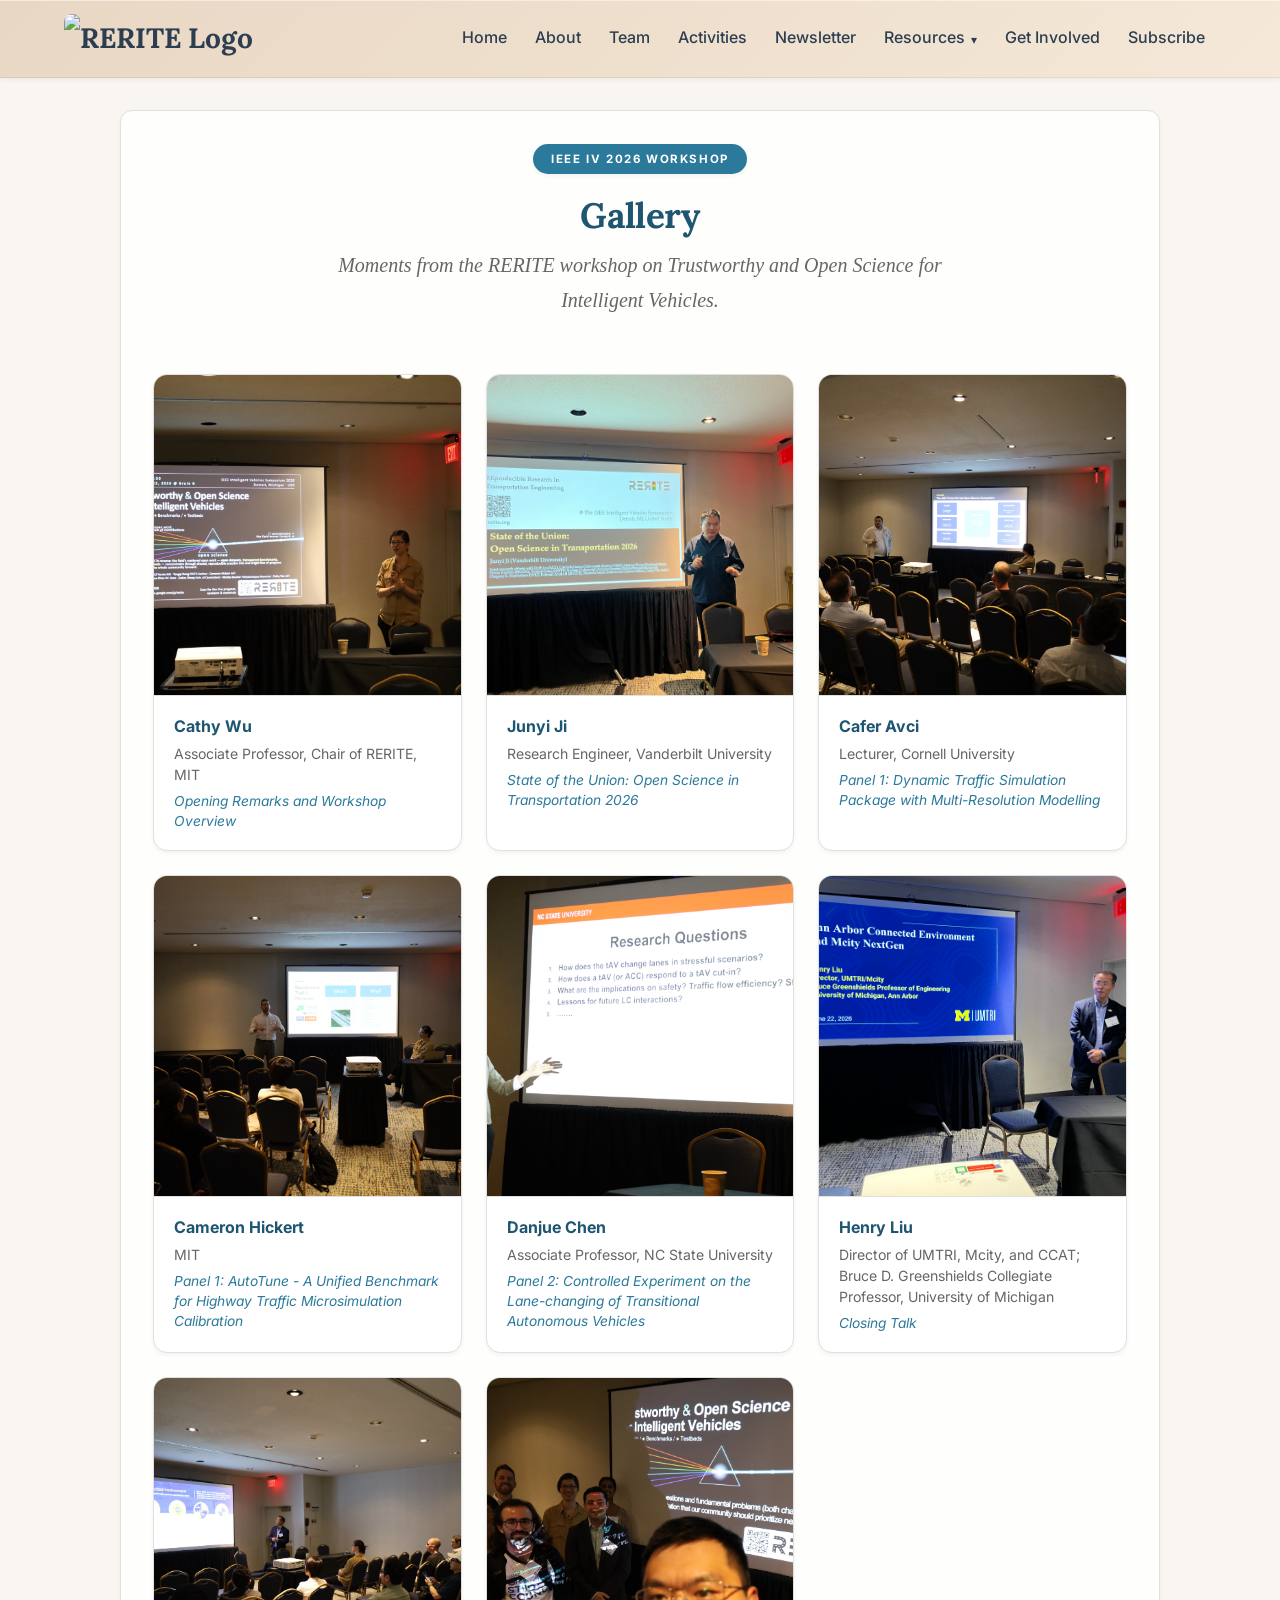
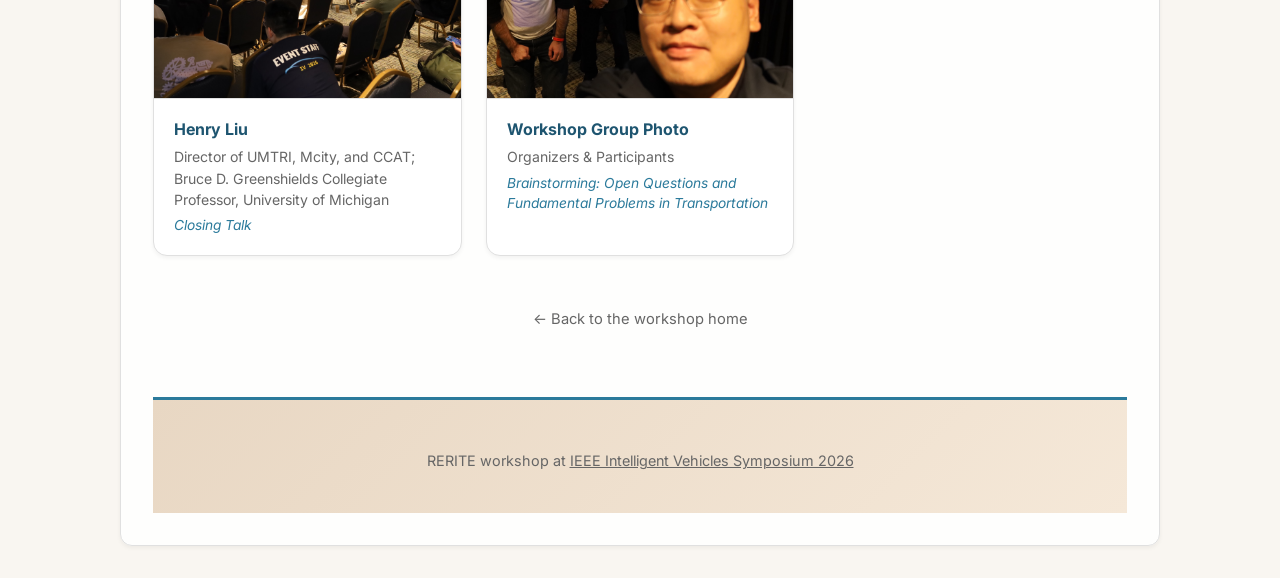
==== commit 1171b5a6: "Update" ====
--- a/gallery.html
+++ b/gallery.html
@@ -333,14 +333,14 @@
 
     <div class="gallery-grid" id="gallery-grid">
         <figure class="gallery-item">
-            <img src="images/live-photos/henry.jpg" alt="Henry Liu" loading="lazy"
-                 data-title="Henry Liu"
-                 data-desc="Director of Mcity, University of Michigan"
-                 data-talk="Closing Talk">
-            <figcaption>
-                <span class="caption-title">Henry Liu</span>
-                <span class="caption-desc">Director of Mcity, University of Michigan</span>
-                <span class="caption-talk">Closing Talk</span>
+            <img src="images/live-photos/cathy.jpg" alt="Cathy Wu" loading="lazy"
+                 data-title="Cathy Wu"
+                 data-desc="Associate Professor, Chair of RERITE, MIT"
+                 data-talk="Opening Remarks and Workshop Overview">
+            <figcaption>
+                <span class="caption-title">Cathy Wu</span>
+                <span class="caption-desc">Associate Professor, Chair of RERITE, MIT</span>
+                <span class="caption-talk">Opening Remarks and Workshop Overview</span>
             </figcaption>
         </figure>
         <figure class="gallery-item">
@@ -352,6 +352,72 @@
                 <span class="caption-title">Junyi Ji</span>
                 <span class="caption-desc">Research Engineer, Vanderbilt University</span>
                 <span class="caption-talk">State of the Union: Open Science in Transportation 2026</span>
+            </figcaption>
+        </figure>
+        <figure class="gallery-item">
+            <img src="images/live-photos/cafer.jpg" alt="Cafer Avci" loading="lazy"
+                 data-title="Cafer Avci"
+                 data-desc="Lecturer, Cornell University"
+                 data-talk="Panel 1: Dynamic Traffic Simulation Package with Multi-Resolution Modelling">
+            <figcaption>
+                <span class="caption-title">Cafer Avci</span>
+                <span class="caption-desc">Lecturer, Cornell University</span>
+                <span class="caption-talk">Panel 1: Dynamic Traffic Simulation Package with Multi-Resolution Modelling</span>
+            </figcaption>
+        </figure>
+        <figure class="gallery-item">
+            <img src="images/live-photos/cam.jpg" alt="Cameron Hickert" loading="lazy"
+                 data-title="Cameron Hickert"
+                 data-desc="MIT"
+                 data-talk="Panel 1: AutoTune - A Unified Benchmark for Highway Traffic Microsimulation Calibration">
+            <figcaption>
+                <span class="caption-title">Cameron Hickert</span>
+                <span class="caption-desc">MIT</span>
+                <span class="caption-talk">Panel 1: AutoTune - A Unified Benchmark for Highway Traffic Microsimulation Calibration</span>
+            </figcaption>
+        </figure>
+        <figure class="gallery-item">
+            <img src="images/live-photos/danjue.jpg" alt="Danjue Chen" loading="lazy"
+                 data-title="Danjue Chen"
+                 data-desc="Associate Professor, NC State University"
+                 data-talk="Panel 2: Controlled Experiment on the Lane-changing of Transitional Autonomous Vehicles">
+            <figcaption>
+                <span class="caption-title">Danjue Chen</span>
+                <span class="caption-desc">Associate Professor, NC State University</span>
+                <span class="caption-talk">Panel 2: Controlled Experiment on the Lane-changing of Transitional Autonomous Vehicles</span>
+            </figcaption>
+        </figure>
+        <figure class="gallery-item">
+            <img src="images/live-photos/henry.jpg" alt="Henry Liu" loading="lazy"
+                 data-title="Henry Liu"
+                 data-desc="Director of UMTRI, Mcity, and CCAT; Bruce D. Greenshields Collegiate Professor, University of Michigan"
+                 data-talk="Closing Talk">
+            <figcaption>
+                <span class="caption-title">Henry Liu</span>
+                <span class="caption-desc">Director of UMTRI, Mcity, and CCAT; Bruce D. Greenshields Collegiate Professor, University of Michigan</span>
+                <span class="caption-talk">Closing Talk</span>
+            </figcaption>
+        </figure>
+        <figure class="gallery-item">
+            <img src="images/live-photos/henry-all.jpg" alt="Henry Liu, Closing Talk" loading="lazy"
+                 data-title="Henry Liu"
+                 data-desc="Director of UMTRI, Mcity, and CCAT; Bruce D. Greenshields Collegiate Professor, University of Michigan"
+                 data-talk="Closing Talk">
+            <figcaption>
+                <span class="caption-title">Henry Liu</span>
+                <span class="caption-desc">Director of UMTRI, Mcity, and CCAT; Bruce D. Greenshields Collegiate Professor, University of Michigan</span>
+                <span class="caption-talk">Closing Talk</span>
+            </figcaption>
+        </figure>
+        <figure class="gallery-item">
+            <img src="images/live-photos/group.jpg" alt="Workshop group photo" loading="lazy"
+                 data-title="Workshop Group Photo"
+                 data-desc="Organizers &amp; Participants"
+                 data-talk="Brainstorming: Open Questions and Fundamental Problems in Transportation">
+            <figcaption>
+                <span class="caption-title">Workshop Group Photo</span>
+                <span class="caption-desc">Organizers &amp; Participants</span>
+                <span class="caption-talk">Brainstorming: Open Questions and Fundamental Problems in Transportation</span>
             </figcaption>
         </figure>
     </div>
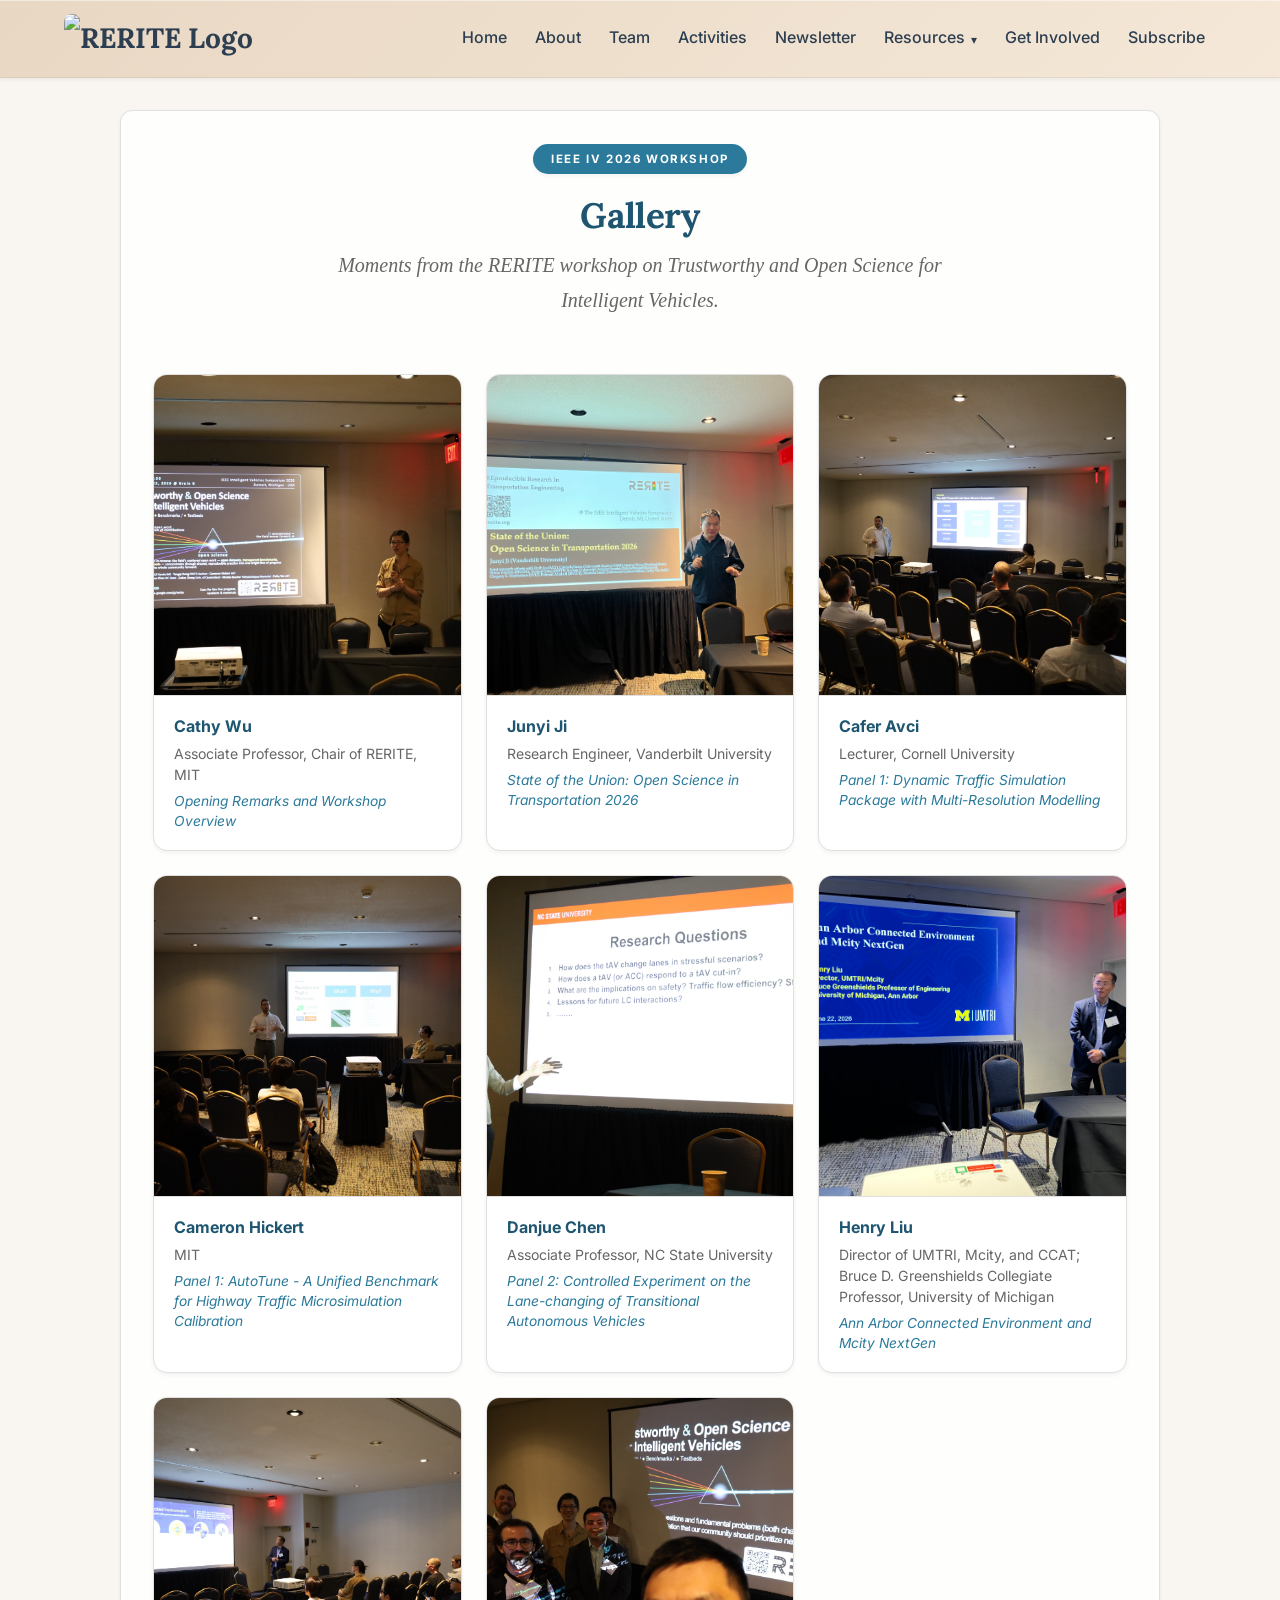
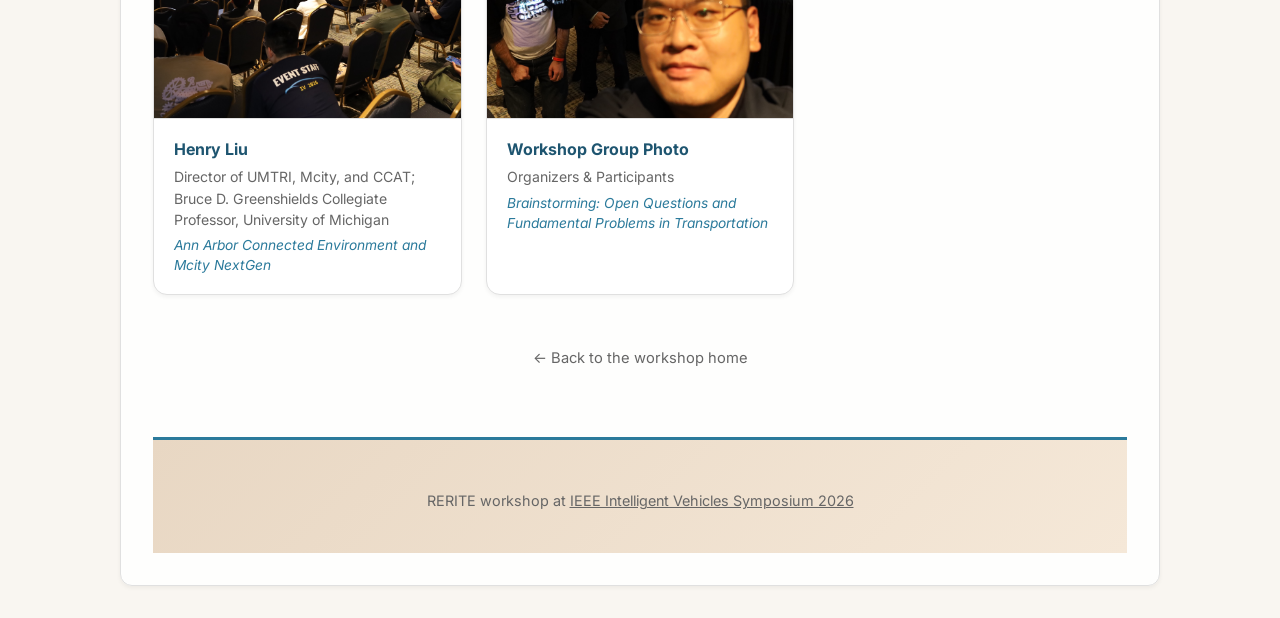
==== commit ab2e0304: "Update" ====
--- a/gallery.html
+++ b/gallery.html
@@ -391,22 +391,22 @@
             <img src="images/live-photos/henry.jpg" alt="Henry Liu" loading="lazy"
                  data-title="Henry Liu"
                  data-desc="Director of UMTRI, Mcity, and CCAT; Bruce D. Greenshields Collegiate Professor, University of Michigan"
-                 data-talk="Closing Talk">
+                 data-talk="Ann Arbor Connected Environment and Mcity NextGen">
             <figcaption>
                 <span class="caption-title">Henry Liu</span>
                 <span class="caption-desc">Director of UMTRI, Mcity, and CCAT; Bruce D. Greenshields Collegiate Professor, University of Michigan</span>
-                <span class="caption-talk">Closing Talk</span>
-            </figcaption>
-        </figure>
-        <figure class="gallery-item">
-            <img src="images/live-photos/henry-all.jpg" alt="Henry Liu, Closing Talk" loading="lazy"
+                <span class="caption-talk">Ann Arbor Connected Environment and Mcity NextGen</span>
+            </figcaption>
+        </figure>
+        <figure class="gallery-item">
+            <img src="images/live-photos/henry-all.jpg" alt="Henry Liu, Ann Arbor Connected Environment and Mcity NextGen" loading="lazy"
                  data-title="Henry Liu"
                  data-desc="Director of UMTRI, Mcity, and CCAT; Bruce D. Greenshields Collegiate Professor, University of Michigan"
-                 data-talk="Closing Talk">
+                 data-talk="Ann Arbor Connected Environment and Mcity NextGen">
             <figcaption>
                 <span class="caption-title">Henry Liu</span>
                 <span class="caption-desc">Director of UMTRI, Mcity, and CCAT; Bruce D. Greenshields Collegiate Professor, University of Michigan</span>
-                <span class="caption-talk">Closing Talk</span>
+                <span class="caption-talk">Ann Arbor Connected Environment and Mcity NextGen</span>
             </figcaption>
         </figure>
         <figure class="gallery-item">
@@ -423,7 +423,7 @@
     </div>
 
     <div class="back-link">
-        <a href="/index.html">&larr; Back to the workshop home</a>
+        <a href="https://rerite.org/ivs-2026">&larr; Back to the workshop home</a>
     </div>
 
     <footer>
